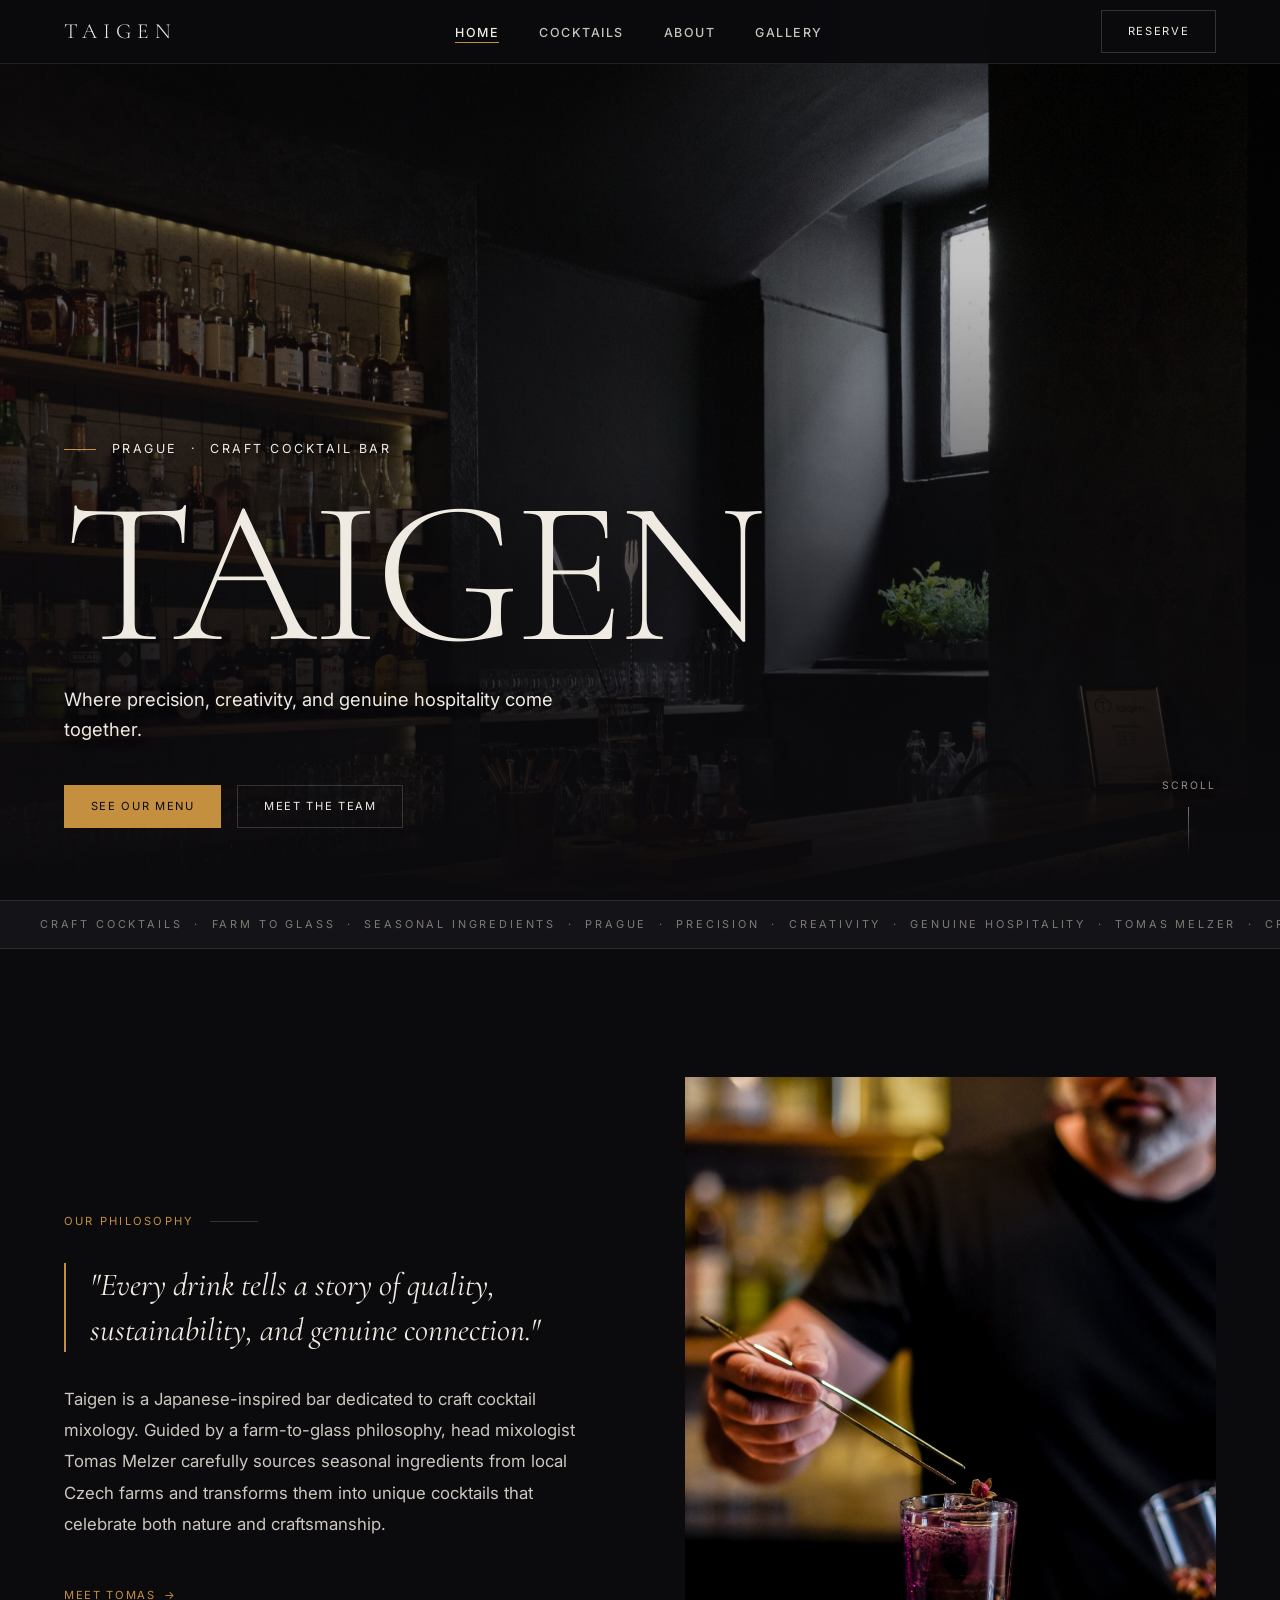
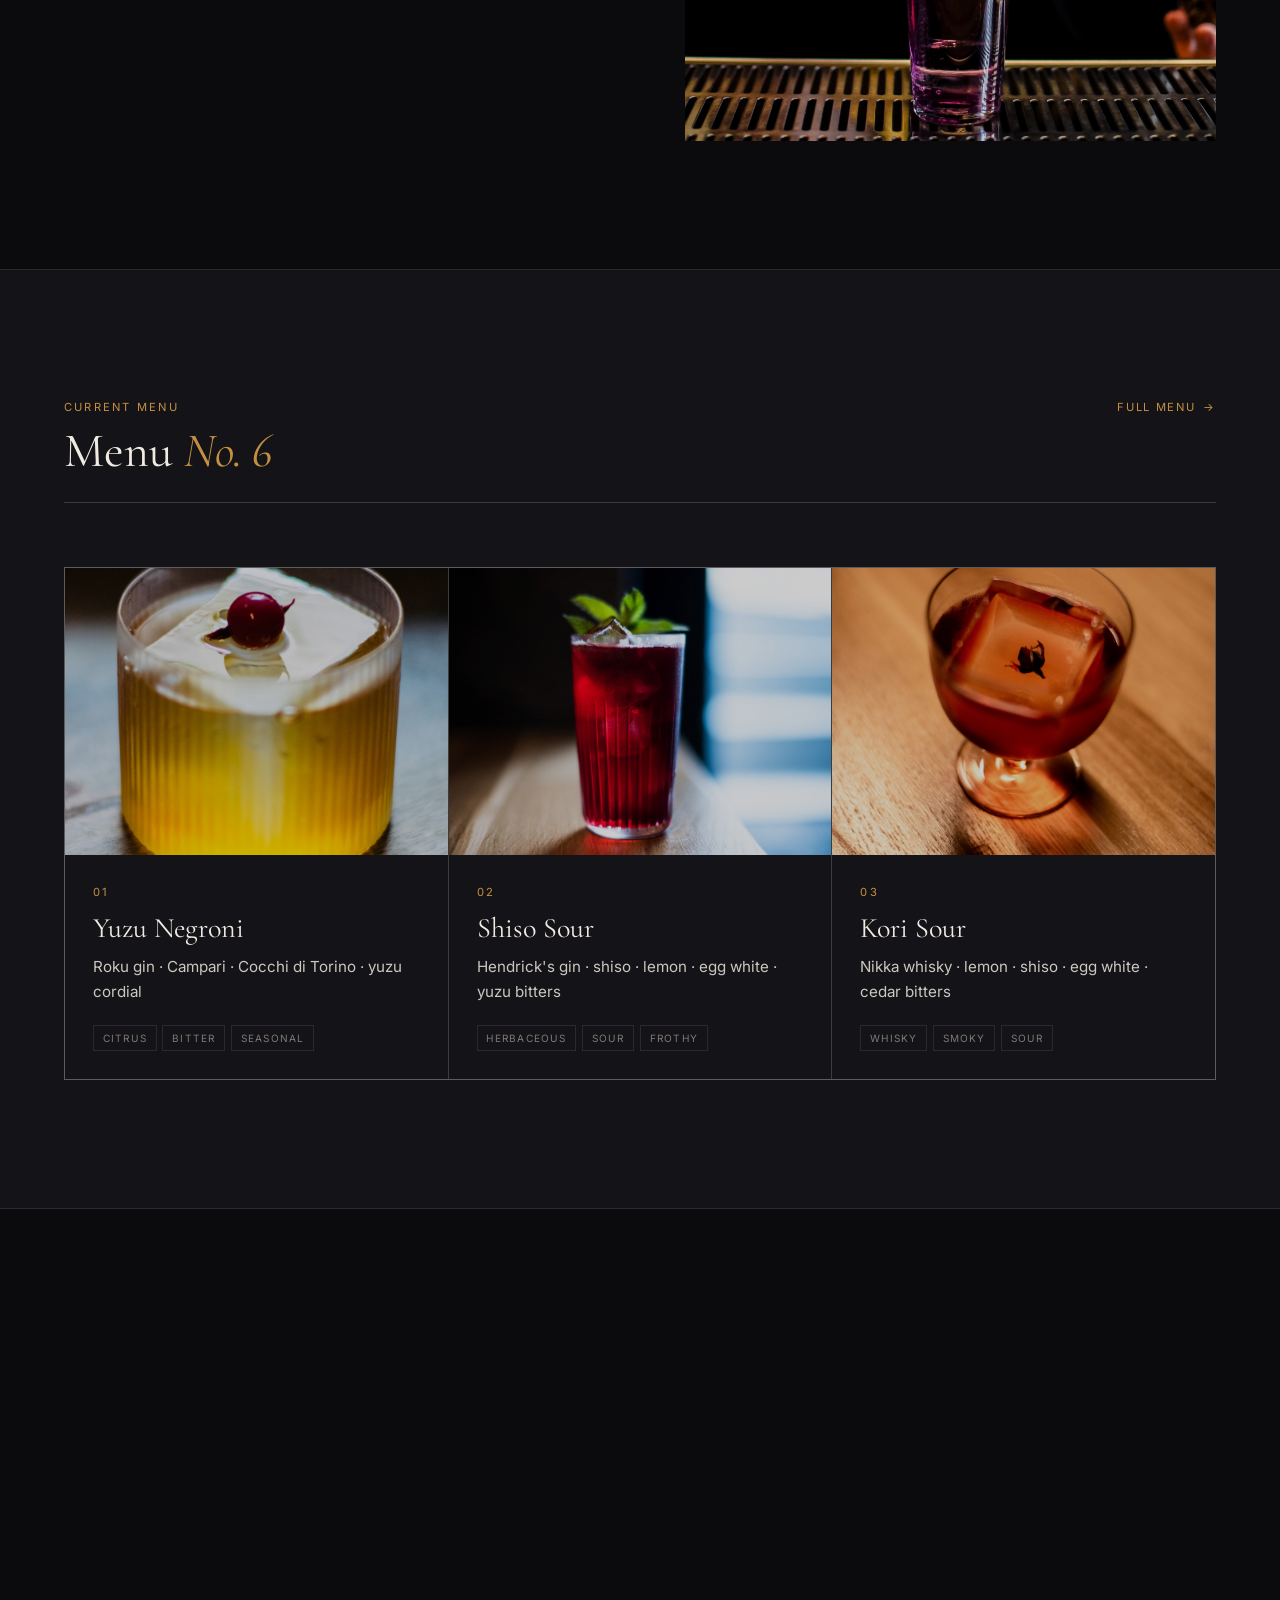
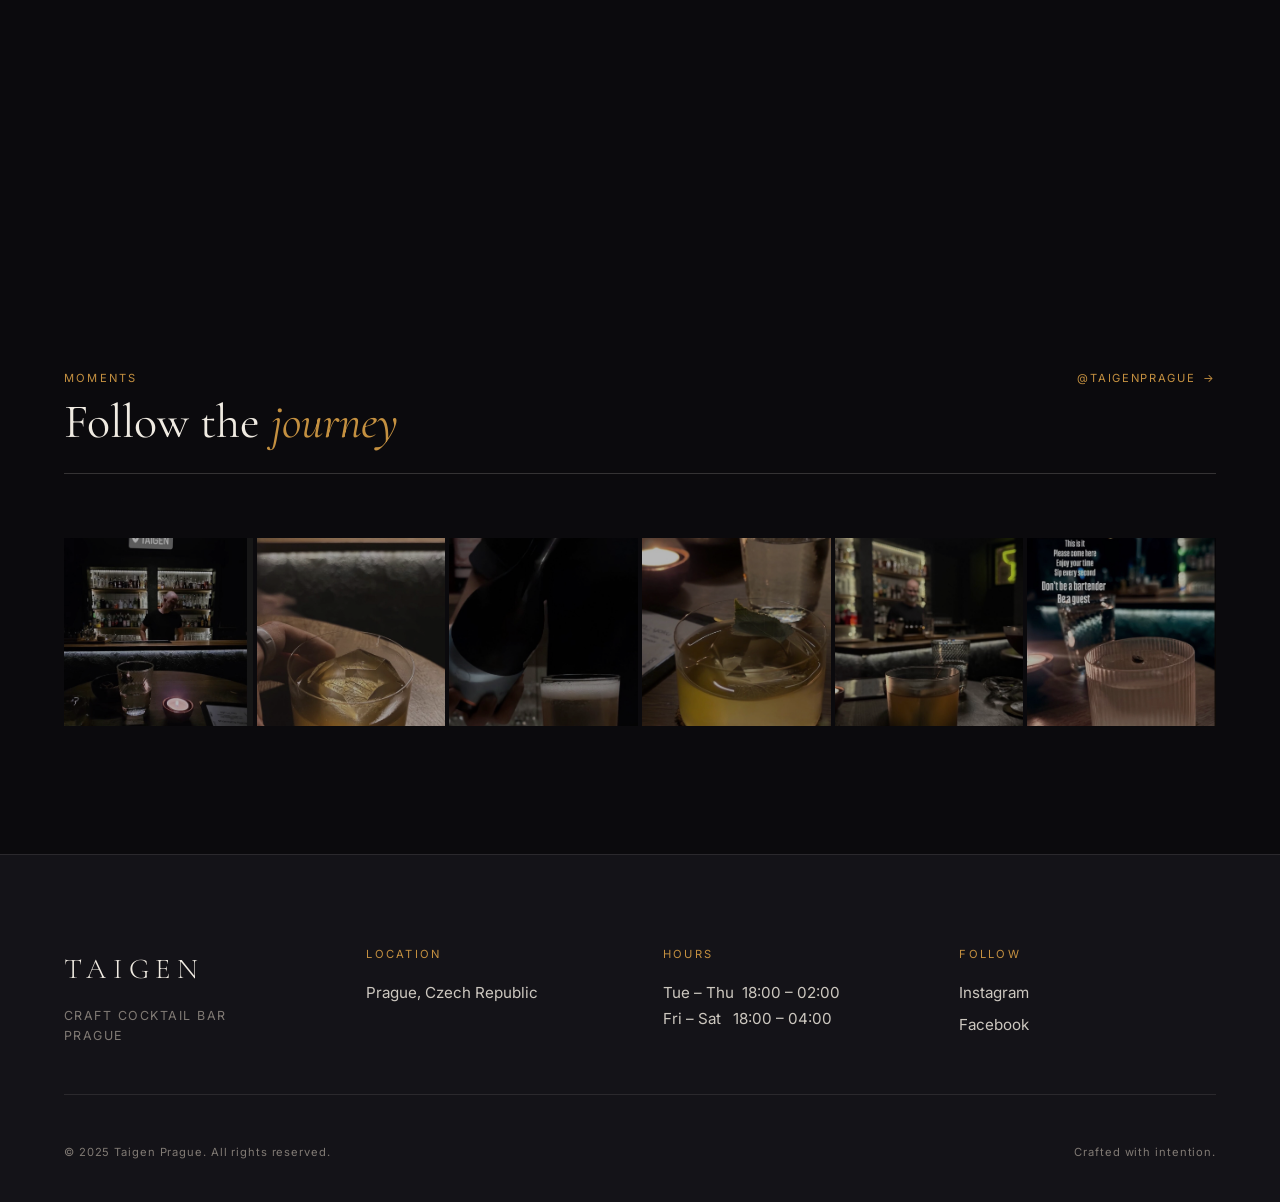
==== index.html @ 97bcb867 "Initial commit — Taigen Prague website 4-page static site (index, cocktails, about, gallery) with or" ====
<!DOCTYPE html>
<html lang="en">
<head>
  <meta charset="UTF-8">
  <meta name="viewport" content="width=device-width, initial-scale=1.0">
  <meta name="theme-color" content="#0B0A0D">
  <title>Taigen — Craft Cocktail Bar Prague</title>
  <meta name="description" content="Japanese-inspired craft cocktail bar in Prague. Farm-to-glass mixology by Tomas Melzer.">
  <link rel="preconnect" href="https://fonts.googleapis.com">
  <link rel="preconnect" href="https://fonts.gstatic.com" crossorigin>
  <link href="https://fonts.googleapis.com/css2?family=Cormorant+Garamond:ital,wght@0,300;0,400;0,600;1,300;1,400&family=Inter:wght@300;400;500&display=swap" rel="stylesheet">
  <link rel="stylesheet" href="assets/css/style.css">
</head>
<body>

  <nav class="nav" id="nav">
    <div class="nav__inner">
      <a href="index.html" class="nav__brand">TAIGEN</a>
      <ul class="nav__links">
        <li><a href="index.html">Home</a></li>
        <li><a href="cocktails.html">Cocktails</a></li>
        <li><a href="about.html">About</a></li>
        <li><a href="gallery.html">Gallery</a></li>
      </ul>
      <div class="nav__reserve-wrap">
        <a href="#contact" class="btn btn--outline">Reserve</a>
      </div>
      <button class="nav__burger" id="burger" aria-label="Open menu" aria-expanded="false">
        <span></span><span></span><span></span>
      </button>
    </div>
  </nav>
  <div class="nav__mobile" id="mobile-nav">
    <a href="index.html">Home</a>
    <a href="cocktails.html">Cocktails</a>
    <a href="about.html">About</a>
    <a href="gallery.html">Gallery</a>
    <a href="#contact" class="btn btn--gold" style="margin-top:1rem">Reserve a table</a>
  </div>


  <!-- HERO — interior atmosphere -->
  <section class="hero">
    <div class="hero__img">
      <img src="assets/images/hero/interier01.jpg" alt="Taigen bar interior" loading="eager" fetchpriority="high">
    </div>
    <div class="hero__overlay"></div>
    <div class="hero__content">
      <div class="hero__eyebrow">
        <span class="eyebrow">Prague &nbsp;·&nbsp; Craft Cocktail Bar</span>
      </div>
      <h1 class="hero__title">TAIGEN</h1>
      <p class="hero__sub">Where precision, creativity, and genuine hospitality come together.</p>
      <div class="hero__cta">
        <a href="cocktails.html" class="btn btn--gold">See our menu</a>
        <a href="about.html" class="btn btn--outline">Meet the team</a>
      </div>
    </div>
    <div class="hero__scroll" aria-hidden="true">
      <span>Scroll</span>
      <div class="hero__scroll-line"></div>
    </div>
  </section>


  <!-- MARQUEE -->
  <div class="marquee" aria-hidden="true">
    <div class="marquee__inner">
      <span>Craft Cocktails &nbsp;·&nbsp; Farm to Glass &nbsp;·&nbsp; Seasonal Ingredients &nbsp;·&nbsp; Prague &nbsp;·&nbsp; Precision &nbsp;·&nbsp; Creativity &nbsp;·&nbsp; Genuine Hospitality &nbsp;·&nbsp; Tomas Melzer &nbsp;·&nbsp; Craft Cocktails &nbsp;·&nbsp; Farm to Glass &nbsp;·&nbsp; Seasonal Ingredients &nbsp;·&nbsp; Prague &nbsp;·&nbsp; Precision &nbsp;·&nbsp; Creativity &nbsp;·&nbsp; Genuine Hospitality &nbsp;·&nbsp; Tomas Melzer &nbsp;·&nbsp;</span>
    </div>
  </div>


  <!-- PHILOSOPHY — preparation photo + text -->
  <section class="philosophy">
    <div class="wrap">
      <div class="philosophy__grid">
        <div class="reveal">
          <div class="philosophy__kicker">
            <span class="eyebrow">Our Philosophy</span>
          </div>
          <blockquote class="philosophy__quote">
            "Every drink tells a story of quality, sustainability, and genuine connection."
          </blockquote>
          <p class="philosophy__body">
            Taigen is a Japanese-inspired bar dedicated to craft cocktail mixology. Guided by a farm-to-glass philosophy, head mixologist Tomas Melzer carefully sources seasonal ingredients from local Czech farms and transforms them into unique cocktails that celebrate both nature and craftsmanship.
          </p>
          <a href="about.html" class="arrow">Meet Tomas <span aria-hidden="true">→</span></a>
        </div>
        <div class="philosophy__img reveal d1">
          <img src="assets/images/preparation/drink_preparation01.jpg" alt="Tomas Melzer preparing a cocktail" loading="lazy">
        </div>
      </div>
    </div>
  </section>


  <!-- FEATURED COCKTAILS — real drink photos -->
  <section class="menu-tease">
    <div class="wrap">
      <div class="sec-head reveal">
        <div>
          <p class="eyebrow" style="margin-bottom:0.5rem">Current Menu</p>
          <h2 class="sec-head__title">Menu <em>No.&thinsp;6</em></h2>
        </div>
        <a href="cocktails.html" class="arrow">Full menu <span aria-hidden="true">→</span></a>
      </div>
      <div class="cocktails-grid">
        <article class="ccard reveal">
          <div class="ccard__img">
            <img src="assets/images/cocktails/drink01.jpg" alt="Cocktail" loading="lazy">
          </div>
          <div class="ccard__body">
            <p class="eyebrow ccard__num">01</p>
            <h3 class="ccard__name">Yuzu Negroni</h3>
            <p class="ccard__desc">Roku gin · Campari · Cocchi di Torino · yuzu cordial</p>
            <div class="ccard__tags">
              <span class="tag">Citrus</span><span class="tag">Bitter</span><span class="tag">Seasonal</span>
            </div>
          </div>
        </article>
        <article class="ccard reveal d1">
          <div class="ccard__img">
            <img src="assets/images/cocktails/drink02.jpg" alt="Cocktail" loading="lazy">
          </div>
          <div class="ccard__body">
            <p class="eyebrow ccard__num">02</p>
            <h3 class="ccard__name">Shiso Sour</h3>
            <p class="ccard__desc">Hendrick's gin · shiso · lemon · egg white · yuzu bitters</p>
            <div class="ccard__tags">
              <span class="tag">Herbaceous</span><span class="tag">Sour</span><span class="tag">Frothy</span>
            </div>
          </div>
        </article>
        <article class="ccard reveal d2">
          <div class="ccard__img">
            <img src="assets/images/cocktails/drink03.jpg" alt="Cocktail" loading="lazy">
          </div>
          <div class="ccard__body">
            <p class="eyebrow ccard__num">03</p>
            <h3 class="ccard__name">Kori Sour</h3>
            <p class="ccard__desc">Nikka whisky · lemon · shiso · egg white · cedar bitters</p>
            <div class="ccard__tags">
              <span class="tag">Whisky</span><span class="tag">Smoky</span><span class="tag">Sour</span>
            </div>
          </div>
        </article>
      </div>
    </div>
  </section>


  <!-- GALLERY STRIP — interior + cocktails mix -->
  <section class="gstrip">
    <div class="gstrip__track reveal">
      <a href="gallery.html" class="gstrip__item"><img src="assets/images/hero/interier02.jpg"              alt="" loading="lazy"></a>
      <a href="gallery.html" class="gstrip__item"><img src="assets/images/cocktails/drink04.jpg"            alt="" loading="lazy"></a>
      <a href="gallery.html" class="gstrip__item"><img src="assets/images/preparation/drink_preparation02.jpg" alt="" loading="lazy"></a>
      <a href="gallery.html" class="gstrip__item"><img src="assets/images/cocktails/drink05.jpg"            alt="" loading="lazy"></a>
      <a href="gallery.html" class="gstrip__item"><img src="assets/images/hero/interier03.jpg"              alt="" loading="lazy"></a>
      <a href="gallery.html" class="gstrip__item"><img src="assets/images/cocktails/drink06.jpg"            alt="" loading="lazy"></a>
      <a href="gallery.html" class="gstrip__item"><img src="assets/images/preparation/drink_preparation03.jpg" alt="" loading="lazy"></a>
      <a href="gallery.html" class="gstrip__item"><img src="assets/images/cocktails/drink07.jpg"            alt="" loading="lazy"></a>
    </div>
    <div class="gstrip__foot reveal">
      <span class="eyebrow" style="color:var(--white-40)">Bar &amp; Atmosphere</span>
      <a href="gallery.html" class="arrow">View all photos <span aria-hidden="true">→</span></a>
    </div>
  </section>


  <!-- INSTAGRAM GRID -->
  <section class="atmosphere">
    <div class="wrap">
      <div class="sec-head reveal">
        <div>
          <p class="eyebrow" style="margin-bottom:0.5rem">Moments</p>
          <h2 class="sec-head__title">Follow the <em>journey</em></h2>
        </div>
        <a href="https://www.instagram.com/taigenprague" class="arrow" target="_blank" rel="noopener">@taigenprague <span aria-hidden="true">→</span></a>
      </div>
      <div class="atm-grid reveal">
        <div class="atm-grid__item"><img src="assets/images/instagram/insta01.jpg" alt="" loading="lazy"></div>
        <div class="atm-grid__item"><img src="assets/images/instagram/insta02.jpg" alt="" loading="lazy"></div>
        <div class="atm-grid__item"><img src="assets/images/instagram/insta03.jpg" alt="" loading="lazy"></div>
        <div class="atm-grid__item"><img src="assets/images/instagram/insta04.jpg" alt="" loading="lazy"></div>
        <div class="atm-grid__item"><img src="assets/images/instagram/insta05.jpg" alt="" loading="lazy"></div>
        <div class="atm-grid__item"><img src="assets/images/instagram/insta06.jpg" alt="" loading="lazy"></div>
      </div>
    </div>
  </section>


  <!-- FOOTER -->
  <footer class="footer" id="contact">
    <div class="wrap">
      <div class="footer__grid">
        <div>
          <p class="footer__brand-name">TAIGEN</p>
          <p class="footer__brand-desc">Craft Cocktail Bar<br>Prague</p>
        </div>
        <div class="footer__cols">
          <div>
            <p class="eyebrow footer__col-label">Location</p>
            <p class="footer__col-text">Prague, Czech Republic</p>
          </div>
          <div>
            <p class="eyebrow footer__col-label">Hours</p>
            <p class="footer__col-text">Tue – Thu &nbsp;18:00 – 02:00<br>Fri – Sat &nbsp;&nbsp;18:00 – 04:00</p>
          </div>
          <div>
            <p class="eyebrow footer__col-label">Follow</p>
            <a href="https://www.instagram.com/taigenprague" class="footer__col-link" target="_blank" rel="noopener">Instagram</a>
            <a href="https://www.facebook.com/taigenprague"  class="footer__col-link" target="_blank" rel="noopener">Facebook</a>
          </div>
        </div>
      </div>
      <div class="footer__bottom">
        <span>© 2025 Taigen Prague. All rights reserved.</span>
        <span>Crafted with intention.</span>
      </div>
    </div>
  </footer>

  <script src="assets/js/main.js"></script>
</body>
</html>
---- assets/css/style.css ----
/* =========================================
   TAIGEN — v2 Clean Design
   ========================================= */

@import url('https://fonts.googleapis.com/css2?family=Cormorant+Garamond:ital,wght@0,300;0,400;0,600;1,300;1,400&family=Inter:wght@300;400;500&display=swap');

/* ── Tokens ── */
:root {
  --bg:        #0B0A0D;
  --surface:   #141318;
  --surface-2: #1D1B21;
  --white:     #F0EBE2;
  --white-70:  #CCC7BF;
  --white-40:  #807A74;
  --gold:      #C49040;
  --border:    rgba(240, 235, 226, 0.10);
  --border-2:  rgba(240, 235, 226, 0.18);

  --serif: 'Cormorant Garamond', Georgia, serif;
  --sans:  'Inter', system-ui, sans-serif;

  --nav-h:   64px;
  --max-w:   1360px;
  --pad:     clamp(1.5rem, 5vw, 4.5rem);
  --section: clamp(5rem, 10vw, 8rem);
}

/* ── Reset ── */
*, *::before, *::after { box-sizing: border-box; margin: 0; padding: 0; }
html {
  background: var(--bg);
  color-scheme: dark;
  scroll-behavior: smooth;
}
body {
  background: var(--bg);
  color: var(--white);
  font-family: var(--sans);
  font-weight: 400;
  font-size: 16px;
  line-height: 1.7;
  overflow-x: hidden;
  -webkit-font-smoothing: antialiased;
  -moz-osx-font-smoothing: grayscale;
}
img { display: block; max-width: 100%; height: auto; }
a { color: inherit; text-decoration: none; }
button { cursor: pointer; font-family: inherit; border: none; background: none; }
ul, ol { list-style: none; }

/* ── Scroll reveal ── */
.reveal {
  opacity: 0;
  transform: translateY(1.8rem);
  transition: opacity 0.75s ease, transform 0.75s ease;
}
.reveal.visible { opacity: 1; transform: none; }
.reveal.d1 { transition-delay: 0.12s; }
.reveal.d2 { transition-delay: 0.24s; }
.reveal.d3 { transition-delay: 0.38s; }

/* ── Container ── */
.wrap {
  width: 100%;
  max-width: var(--max-w);
  margin: 0 auto;
  padding: 0 var(--pad);
}

/* ── Eyebrow label ── */
.eyebrow {
  font-size: 0.7rem;
  font-weight: 400;
  letter-spacing: 0.2em;
  text-transform: uppercase;
  color: var(--gold);
}

/* ── Section header ── */
.sec-head {
  display: flex;
  align-items: baseline;
  justify-content: space-between;
  gap: 1.5rem;
  padding-bottom: 1.5rem;
  border-bottom: 1px solid var(--border-2);
  margin-bottom: clamp(2.5rem, 5vw, 4rem);
  flex-wrap: wrap;
}
.sec-head__title {
  font-family: var(--serif);
  font-size: clamp(2rem, 4vw, 3rem);
  font-weight: 400;
  color: var(--white);
  line-height: 1.1;
}
.sec-head__title em { font-style: italic; color: var(--gold); }

/* ── Arrow link ── */
.arrow {
  display: inline-flex;
  align-items: center;
  gap: 0.5rem;
  font-size: 0.7rem;
  font-weight: 400;
  letter-spacing: 0.15em;
  text-transform: uppercase;
  color: var(--gold);
  white-space: nowrap;
  transition: gap 0.3s;
}
.arrow:hover { gap: 0.9rem; }

/* ── Buttons ── */
.btn {
  display: inline-flex;
  align-items: center;
  gap: 0.5rem;
  font-family: var(--sans);
  font-size: 0.7rem;
  font-weight: 400;
  letter-spacing: 0.15em;
  text-transform: uppercase;
  padding: 0.7rem 1.6rem;
  transition: 0.25s;
  cursor: pointer;
  white-space: nowrap;
}
.btn--gold { background: var(--gold); color: var(--bg); border: 1px solid var(--gold); }
.btn--gold:hover { background: #d9a04e; border-color: #d9a04e; }
.btn--outline { border: 1px solid var(--border-2); color: var(--white); }
.btn--outline:hover { border-color: var(--gold); color: var(--gold); }

/* ── Tag ── */
.tag {
  font-size: 0.63rem;
  font-weight: 400;
  letter-spacing: 0.12em;
  text-transform: uppercase;
  color: var(--white-40);
  border: 1px solid var(--border);
  padding: 0.2rem 0.55rem;
}


/* ==============================
   NAV — always dark, always readable
   ============================== */
.nav {
  position: fixed;
  inset: 0 0 auto 0;
  z-index: 200;
  height: var(--nav-h);
  background: rgba(11, 10, 13, 0.97);
  backdrop-filter: blur(20px);
  -webkit-backdrop-filter: blur(20px);
  border-bottom: 1px solid var(--border);
  display: flex;
  align-items: center;
  padding: 0 var(--pad);
}
.nav__inner {
  width: 100%;
  display: flex;
  align-items: center;
  gap: 3rem;
}
.nav__brand {
  font-family: var(--serif);
  font-size: 1.35rem;
  font-weight: 300;
  letter-spacing: 0.28em;
  color: var(--white);
  flex-shrink: 0;
  transition: color 0.2s;
}
.nav__brand:hover { color: var(--gold); }
.nav__links {
  display: flex;
  gap: 2.5rem;
  flex: 1;
  justify-content: center;
}
.nav__links a {
  font-size: 0.78rem;
  font-weight: 500;
  letter-spacing: 0.12em;
  text-transform: uppercase;
  color: #C8C3BB;
  transition: color 0.2s;
  position: relative;
  padding-bottom: 3px;
}
.nav__links a::after {
  content: '';
  position: absolute;
  bottom: 0; left: 0;
  width: 0; height: 1px;
  background: var(--gold);
  transition: width 0.3s ease;
}
.nav__links a:hover,
.nav__links a.active { color: #F0EBE2; }
.nav__links a:hover::after,
.nav__links a.active::after { width: 100%; }

.nav__burger {
  display: none;
  flex-direction: column;
  gap: 5px;
  padding: 6px;
  margin-left: auto;
}
.nav__burger span {
  display: block;
  width: 22px; height: 1.5px;
  background: var(--white);
  transition: transform 0.3s, opacity 0.3s;
}
.nav__burger.open span:nth-child(1) { transform: translateY(6.5px) rotate(45deg); }
.nav__burger.open span:nth-child(2) { opacity: 0; }
.nav__burger.open span:nth-child(3) { transform: translateY(-6.5px) rotate(-45deg); }

.nav__mobile {
  position: fixed;
  inset: 0;
  z-index: 199;
  background: var(--bg);
  display: flex;
  flex-direction: column;
  align-items: center;
  justify-content: center;
  gap: 2rem;
  transform: translateX(100%);
  transition: transform 0.4s cubic-bezier(0.77, 0, 0.175, 1);
  padding-top: var(--nav-h);
}
.nav__mobile.open { transform: none; }
.nav__mobile a {
  font-family: var(--serif);
  font-size: clamp(2.2rem, 7vw, 3.8rem);
  font-weight: 300;
  color: var(--white-70);
  letter-spacing: -0.01em;
  transition: color 0.2s;
}
.nav__mobile a:hover { color: var(--white); }


/* ==============================
   HERO
   ============================== */
.hero {
  position: relative;
  height: 100svh;
  min-height: 600px;
  overflow: hidden;
  display: flex;
  align-items: flex-end;
}
.hero__img {
  position: absolute;
  inset: 0;
  z-index: 0;
}
.hero__img img {
  width: 100%;
  height: 115%;
  object-fit: cover;
  object-position: center 30%;
  will-change: transform;
}
.hero__overlay {
  position: absolute;
  inset: 0;
  z-index: 1;
  /* Strong overlay so text is always readable */
  background:
    linear-gradient(to top,  rgba(11,10,13,1.0)  0%,
                              rgba(11,10,13,0.7)  35%,
                              rgba(11,10,13,0.25) 70%,
                              rgba(11,10,13,0.15) 100%),
    linear-gradient(to right, rgba(11,10,13,0.55) 0%,
                              transparent 65%);
}
.hero__content {
  position: relative;
  z-index: 2;
  width: 100%;
  max-width: var(--max-w);
  margin: 0 auto;
  padding: 0 var(--pad) clamp(3.5rem, 8vh, 5.5rem);
}
.hero__eyebrow {
  display: flex;
  align-items: center;
  gap: 1rem;
  margin-bottom: 1.5rem;
}
.hero__eyebrow::before {
  content: '';
  width: 2rem; height: 1px;
  background: var(--gold);
  flex-shrink: 0;
}
.hero__eyebrow .eyebrow {
  color: var(--white);
  font-size: 0.78rem;
  text-shadow: 0 1px 10px rgba(11, 10, 13, 0.8);
}
.hero__title {
  font-family: var(--serif);
  font-size: clamp(5.5rem, 16vw, 15rem);
  font-weight: 300;
  letter-spacing: -0.025em;
  line-height: 0.88;
  color: var(--white);
  margin-bottom: 1.25rem;
}
.hero__sub {
  font-family: var(--sans);
  font-style: normal;
  font-size: clamp(1rem, 1.5vw, 1.15rem);
  font-weight: 400;
  color: var(--white);
  margin-bottom: 2.5rem;
  max-width: 42ch;
  line-height: 1.65;
  text-shadow: 0 1px 12px rgba(11, 10, 13, 0.7);
}
.hero__cta { display: flex; gap: 1rem; flex-wrap: wrap; }
.hero__scroll {
  position: absolute;
  right: var(--pad);
  bottom: clamp(2rem, 5vh, 4rem);
  z-index: 2;
  display: flex;
  flex-direction: column;
  align-items: center;
  gap: 0.75rem;
}
.hero__scroll span {
  font-size: 0.65rem;
  font-weight: 400;
  letter-spacing: 0.2em;
  text-transform: uppercase;
  color: rgba(240, 235, 226, 0.6);
  text-shadow: 0 1px 8px rgba(11, 10, 13, 0.8);
}
.hero__scroll-line {
  width: 1px;
  height: 3rem;
  background: linear-gradient(to bottom, var(--white-40), transparent);
  animation: drop 2.2s ease-in-out infinite;
}
@keyframes drop {
  0%, 100% { transform: scaleY(0.5); transform-origin: top; opacity: 0.5; }
  50%       { transform: scaleY(1);   opacity: 1; }
}


/* ==============================
   MARQUEE
   ============================== */
.marquee {
  overflow: hidden;
  background: var(--surface);
  border-top: 1px solid var(--border);
  border-bottom: 1px solid var(--border);
  padding: 0.9rem 0;
}
.marquee__inner {
  display: flex;
  width: max-content;
  animation: scroll-x 32s linear infinite;
}
.marquee__inner:hover { animation-play-state: paused; }
.marquee__inner span {
  white-space: nowrap;
  font-size: 0.68rem;
  font-weight: 400;
  letter-spacing: 0.26em;
  text-transform: uppercase;
  color: var(--white-40);
  padding: 0 2.5rem;
}
@keyframes scroll-x {
  from { transform: translateX(0); }
  to   { transform: translateX(-50%); }
}


/* ==============================
   PHILOSOPHY
   ============================== */
.philosophy {
  padding: var(--section) 0;
}
.philosophy__grid {
  display: grid;
  grid-template-columns: 1fr 1fr;
  gap: clamp(3rem, 7vw, 7rem);
  align-items: center;
}
.philosophy__kicker {
  margin-bottom: 2rem;
  display: flex;
  align-items: center;
  gap: 1rem;
}
.philosophy__kicker::after {
  content: '';
  width: 3rem; height: 1px;
  background: var(--border-2);
}
.philosophy__quote {
  font-family: var(--serif);
  font-size: clamp(1.5rem, 2.5vw, 2.1rem);
  font-style: italic;
  font-weight: 400;
  line-height: 1.4;
  color: var(--white);
  margin-bottom: 2rem;
  padding-left: 1.5rem;
  border-left: 2px solid var(--gold);
}
.philosophy__body {
  font-size: 1.05rem;
  color: var(--white-70);
  line-height: 1.85;
  margin-bottom: 2.5rem;
  max-width: 48ch;
}
.philosophy__img {
  overflow: hidden;
  aspect-ratio: 4/5;
  position: relative;
}
.philosophy__img img {
  width: 100%;
  height: 100%;
  object-fit: cover;
  transition: transform 0.9s ease;
}
.philosophy__img:hover img { transform: scale(1.04); }


/* ==============================
   COCKTAILS FEATURED
   ============================== */
.menu-tease {
  padding: var(--section) 0;
  background: var(--surface);
  border-top: 1px solid var(--border);
  border-bottom: 1px solid var(--border);
}
.cocktails-grid {
  display: grid;
  grid-template-columns: repeat(3, 1fr);
  gap: 1px;
  background: var(--border-2);
  border: 1px solid var(--border-2);
}
.ccard {
  background: var(--surface);
  overflow: hidden;
  display: flex;
  flex-direction: column;
  transition: background 0.3s;
  position: relative;
}
.ccard::after {
  content: '';
  position: absolute;
  top: 0; left: 0; right: 0;
  height: 2px;
  background: var(--gold);
  transform: scaleX(0);
  transform-origin: left;
  transition: transform 0.4s ease;
}
.ccard:hover { background: var(--surface-2); }
.ccard:hover::after { transform: scaleX(1); }
.ccard__img {
  aspect-ratio: 4/3;
  overflow: hidden;
  background: var(--surface-2);
}
.ccard__img img {
  width: 100%;
  height: 100%;
  object-fit: cover;
  transition: transform 0.7s ease, filter 0.4s;
  filter: brightness(0.8);
}
.ccard:hover .ccard__img img { transform: scale(1.07); filter: brightness(1); }
.ccard__body {
  padding: 1.75rem;
  display: flex;
  flex-direction: column;
  gap: 0.6rem;
  flex: 1;
}
.ccard__num { color: var(--gold); }
.ccard__name {
  font-family: var(--serif);
  font-size: clamp(1.3rem, 2.2vw, 1.8rem);
  font-weight: 400;
  color: var(--white);
  line-height: 1.15;
}
.ccard__desc {
  font-size: 0.95rem;
  color: var(--white-70);
  line-height: 1.65;
}
.ccard__tags {
  display: flex;
  flex-wrap: wrap;
  gap: 0.35rem;
  margin-top: auto;
  padding-top: 0.75rem;
}
.ccard:hover .tag { color: var(--gold); border-color: rgba(196,144,64,0.3); }


/* ==============================
   GALLERY STRIP
   ============================== */
.gstrip { padding-top: var(--section); }
.gstrip__track {
  display: flex;
  gap: 4px;
  overflow-x: auto;
  cursor: grab;
  scrollbar-width: none;
  -webkit-overflow-scrolling: touch;
}
.gstrip__track::-webkit-scrollbar { display: none; }
.gstrip__track.grabbing { cursor: grabbing; user-select: none; }
.gstrip__item {
  flex: 0 0 auto;
  width: clamp(200px, 26vw, 340px);
  aspect-ratio: 3/4;
  overflow: hidden;
  background: var(--surface);
}
.gstrip__item img {
  width: 100%;
  height: 100%;
  object-fit: cover;
  transition: transform 0.6s ease, filter 0.4s;
  filter: brightness(0.78);
}
.gstrip__item:hover img { transform: scale(1.05); filter: brightness(1); }
.gstrip__foot {
  display: flex;
  align-items: center;
  justify-content: space-between;
  margin-top: 1.5rem;
  padding: 1rem var(--pad) 0;
  border-top: 1px solid var(--border);
}


/* ==============================
   ATMOSPHERE GRID
   ============================== */
.atmosphere { padding: var(--section) 0; }
.atm-grid {
  display: grid;
  grid-template-columns: repeat(6, 1fr);
  gap: 4px;
  margin-top: 3rem;
}
.atm-grid__item {
  aspect-ratio: 1;
  overflow: hidden;
  background: var(--surface);
}
.atm-grid__item img {
  width: 100%;
  height: 100%;
  object-fit: cover;
  transition: transform 0.6s, filter 0.4s;
  filter: brightness(0.72) saturate(0.85);
}
.atm-grid__item:hover img {
  transform: scale(1.1);
  filter: brightness(1) saturate(1);
}


/* ==============================
   FOOTER
   ============================== */
.footer {
  background: var(--surface);
  border-top: 1px solid var(--border);
  padding: clamp(4rem, 7vw, 6rem) 0 2.5rem;
}
.footer__grid {
  display: grid;
  grid-template-columns: 200px 1fr;
  gap: clamp(3rem, 8vw, 8rem);
  margin-bottom: 3rem;
  padding-bottom: 3rem;
  border-bottom: 1px solid var(--border);
}
.footer__brand-name {
  font-family: var(--serif);
  font-size: 1.8rem;
  font-weight: 300;
  letter-spacing: 0.22em;
  color: var(--white);
  margin-bottom: 0.75rem;
}
.footer__brand-desc {
  font-size: 0.78rem;
  font-weight: 400;
  letter-spacing: 0.12em;
  text-transform: uppercase;
  color: var(--white-40);
  line-height: 1.6;
}
.footer__cols {
  display: grid;
  grid-template-columns: repeat(3, 1fr);
  gap: 2.5rem;
}
.footer__col-label { color: var(--gold); margin-bottom: 1rem; }
.footer__col-text { font-size: 0.95rem; color: var(--white-70); line-height: 1.75; }
.footer__col-link {
  display: block;
  font-size: 0.95rem;
  color: var(--white-70);
  margin-bottom: 0.4rem;
  transition: color 0.2s;
}
.footer__col-link:hover { color: var(--gold); }
.footer__bottom {
  display: flex;
  justify-content: space-between;
  align-items: center;
  font-size: 0.7rem;
  letter-spacing: 0.08em;
  color: var(--white-40);
  gap: 1rem;
  flex-wrap: wrap;
}


/* ==============================
   PAGE HERO (inner pages)
   ============================== */
.page-hero {
  padding-top: calc(var(--nav-h) + clamp(3rem, 7vw, 5.5rem));
  padding-bottom: clamp(2.5rem, 5vw, 4rem);
  border-bottom: 1px solid var(--border);
}
.page-hero .wrap {
  display: grid;
  grid-template-columns: 1fr auto;
  align-items: end;
  gap: 2rem;
}
.page-hero__eyebrow { margin-bottom: 1.25rem; }
.page-hero__title {
  font-family: var(--serif);
  font-size: clamp(3.5rem, 10vw, 9rem);
  font-weight: 300;
  letter-spacing: -0.025em;
  line-height: 0.9;
  color: var(--white);
}
.page-hero__sub {
  font-family: var(--sans);
  font-style: normal;
  font-size: clamp(1rem, 1.5vw, 1.1rem);
  font-weight: 400;
  color: var(--white-70);
  margin-top: 1.5rem;
  max-width: 52ch;
  line-height: 1.7;
}
.page-hero__num {
  font-family: var(--serif);
  font-size: clamp(5rem, 13vw, 12rem);
  font-weight: 300;
  color: rgba(240, 235, 226, 0.04);
  line-height: 1;
  letter-spacing: -0.03em;
  user-select: none;
}


/* ==============================
   COCKTAILS PAGE
   ============================== */
.menu-page { padding: var(--section) 0; }
.menu-season {
  display: flex;
  align-items: center;
  gap: 1.5rem;
  margin-bottom: 3rem;
}
.menu-season__line { flex: 1; height: 1px; background: var(--border); }

.menu-list { display: flex; flex-direction: column; }
.mitem {
  display: grid;
  grid-template-columns: 3rem 1fr 120px;
  align-items: start;
  gap: 2.5rem;
  padding: 2.5rem 0;
  border-bottom: 1px solid var(--border);
  transition: padding-left 0.35s ease;
  cursor: default;
}
.mitem:first-child { border-top: 1px solid var(--border); }
.mitem:hover { padding-left: 0.75rem; }
.mitem__num { color: var(--gold); padding-top: 0.4rem; }
.mitem__name {
  font-family: var(--serif);
  font-size: clamp(1.7rem, 3.2vw, 2.6rem);
  font-weight: 400;
  color: var(--white);
  line-height: 1.1;
  margin-bottom: 0.6rem;
  transition: color 0.25s;
}
.mitem:hover .mitem__name { color: var(--gold); }
.mitem__ingredients {
  font-size: 1rem;
  color: var(--white-70);
  line-height: 1.7;
  margin-bottom: 0.85rem;
  max-width: 55ch;
}
.mitem__tags { display: flex; flex-wrap: wrap; gap: 0.4rem; }
.mitem__thumb {
  aspect-ratio: 1;
  overflow: hidden;
  border-radius: 50%;
  background: var(--surface-2);
  opacity: 0;
  transform: scale(0.8);
  transition: opacity 0.4s, transform 0.4s;
}
.mitem:hover .mitem__thumb { opacity: 1; transform: scale(1); }
.mitem__thumb img { width: 100%; height: 100%; object-fit: cover; }

.menu-note {
  margin-top: 4rem;
  padding: 2rem 2.5rem;
  border-left: 2px solid var(--gold);
  background: var(--surface);
}
.menu-note p {
  font-size: 1rem;
  color: var(--white-70);
  line-height: 1.85;
}
.menu-note strong { color: var(--white); font-weight: 400; }


/* ==============================
   ABOUT PAGE
   ============================== */
.about-intro {
  padding-top: calc(var(--nav-h) + clamp(3.5rem, 8vw, 6rem));
  padding-bottom: var(--section);
}
.about-grid {
  display: grid;
  grid-template-columns: 1fr 1.1fr;
  gap: clamp(3rem, 7vw, 7rem);
  align-items: end;
}
.about-portrait {
  aspect-ratio: 3/4;
  overflow: hidden;
  position: relative;
}
.about-portrait img {
  width: 100%;
  height: 100%;
  object-fit: cover;
  object-position: center 20%;
}
.about-portrait__cap {
  position: absolute;
  bottom: 1.5rem; left: 1.5rem;
  background: rgba(11,10,13,0.82);
  backdrop-filter: blur(8px);
  padding: 0.5rem 0.9rem;
  font-size: 0.68rem;
  font-weight: 400;
  letter-spacing: 0.14em;
  text-transform: uppercase;
  color: var(--white-70);
}
.about-kicker { margin-bottom: 1.5rem; }
.about-name {
  font-family: var(--serif);
  font-size: clamp(2.8rem, 6vw, 5.5rem);
  font-weight: 300;
  letter-spacing: -0.02em;
  line-height: 0.92;
  color: var(--white);
  margin-bottom: 0.75rem;
}
.about-role {
  font-family: var(--sans);
  font-size: 1rem;
  font-weight: 400;
  color: var(--gold);
  margin-bottom: 2.5rem;
  letter-spacing: 0.02em;
}
.about-text {
  font-size: 1.05rem;
  color: var(--white-70);
  max-width: 48ch;
  margin-bottom: 1.5rem;
  line-height: 1.85;
}

.pillars {
  padding: var(--section) 0;
  background: var(--surface);
  border-top: 1px solid var(--border);
  border-bottom: 1px solid var(--border);
}
.pillars-grid {
  display: grid;
  grid-template-columns: repeat(3, 1fr);
  gap: 4rem;
  margin-top: 3.5rem;
}
.pillar__num {
  display: flex;
  align-items: center;
  gap: 1rem;
  margin-bottom: 1.5rem;
  color: var(--gold);
}
.pillar__num::after { content: ''; flex: 1; height: 1px; background: var(--border-2); }
.pillar__title {
  font-family: var(--serif);
  font-size: clamp(1.2rem, 2vw, 1.7rem);
  font-weight: 400;
  color: var(--white);
  margin-bottom: 1rem;
}
.pillar__text { font-size: 1rem; color: var(--white-70); line-height: 1.85; }

.about-social { padding: var(--section) 0; }


/* ==============================
   GALLERY PAGE
   ============================== */
.gallery-content {
  padding: clamp(2.5rem, 5vw, 4rem) 0 var(--section);
}
.masonry {
  columns: 3;
  column-gap: 6px;
}
.masonry__item {
  break-inside: avoid;
  margin-bottom: 6px;
  overflow: hidden;
  cursor: pointer;
  position: relative;
  background: var(--surface);
}
.masonry__item img {
  width: 100%;
  height: auto;
  display: block;
  transition: transform 0.55s ease, filter 0.4s;
  filter: brightness(0.82);
}
.masonry__item::after {
  content: '+';
  position: absolute;
  inset: 0;
  display: flex;
  align-items: center;
  justify-content: center;
  font-size: 2rem;
  font-weight: 300;
  color: rgba(240,235,226,0.6);
  background: rgba(11,10,13,0.38);
  opacity: 0;
  transition: opacity 0.3s;
}
.masonry__item:hover img { transform: scale(1.04); filter: brightness(1); }
.masonry__item:hover::after { opacity: 1; }

/* Lightbox */
.lightbox {
  position: fixed;
  inset: 0;
  z-index: 300;
  background: rgba(11,10,13,0.97);
  display: flex;
  align-items: center;
  justify-content: center;
  opacity: 0;
  pointer-events: none;
  transition: opacity 0.3s;
}
.lightbox.open { opacity: 1; pointer-events: auto; }
.lightbox__img {
  max-width: min(90vw, 1000px);
  max-height: 90svh;
  object-fit: contain;
  transform: scale(0.94);
  transition: transform 0.3s;
}
.lightbox.open .lightbox__img { transform: scale(1); }
.lb-btn {
  position: absolute;
  background: none;
  border: 1px solid var(--border-2);
  color: var(--white);
  width: 3rem; height: 3rem;
  display: flex; align-items: center; justify-content: center;
  font-size: 1rem;
  transition: border-color 0.2s;
}
.lb-btn:hover { border-color: var(--white); }
.lb-close { top: 2rem; right: 2rem; }
.lb-prev  { left: 2rem;  top: 50%; transform: translateY(-50%); }
.lb-next  { right: 2rem; top: 50%; transform: translateY(-50%); }
.lb-count {
  position: absolute;
  bottom: 2rem;
  left: 50%; transform: translateX(-50%);
  font-size: 0.68rem;
  letter-spacing: 0.15em;
  text-transform: uppercase;
  color: var(--white-40);
}


/* ==============================
   RESPONSIVE
   ============================== */
@media (max-width: 1100px) {
  .cocktails-grid { grid-template-columns: 1fr 1fr; }
  .cocktails-grid .ccard:last-child { display: none; }
  .atm-grid { grid-template-columns: repeat(3, 1fr); }
  .pillars-grid { grid-template-columns: 1fr 1fr; gap: 2.5rem; }
  .footer__cols { grid-template-columns: 1fr 1fr; }
  .masonry { columns: 2; }
  .mitem { grid-template-columns: 2.5rem 1fr 90px; }
}

@media (max-width: 768px) {
  :root { --nav-h: 58px; --pad: 1.25rem; }

  .nav__links, .nav__reserve-wrap { display: none; }
  .nav__brand { margin-right: auto; }
  .nav__burger { display: flex; }

  .philosophy__grid { grid-template-columns: 1fr; }
  .philosophy__img { aspect-ratio: 4/3; max-height: 60vw; }

  .cocktails-grid { grid-template-columns: 1fr; }
  .cocktails-grid .ccard:last-child { display: flex; }

  .atm-grid { grid-template-columns: repeat(2, 1fr); }

  .sec-head { flex-direction: column; align-items: flex-start; gap: 0.75rem; }

  .footer__grid { grid-template-columns: 1fr; gap: 2rem; }
  .footer__cols { grid-template-columns: 1fr 1fr; }
  .footer__bottom { flex-direction: column; align-items: flex-start; }

  .about-grid { grid-template-columns: 1fr; }
  .about-portrait { aspect-ratio: 4/3; }
  .pillars-grid { grid-template-columns: 1fr; gap: 2.5rem; }

  .mitem { grid-template-columns: 2.5rem 1fr; gap: 1.5rem; }
  .mitem__thumb { display: none; }

  .masonry { columns: 2; }
  .lb-prev { left: 0.5rem; }
  .lb-next { right: 0.5rem; }

  .page-hero .wrap { grid-template-columns: 1fr; }
  .page-hero__num { display: none; }
}

@media (max-width: 480px) {
  .hero__title { font-size: clamp(3.5rem, 22vw, 6rem); }
  .atm-grid { grid-template-columns: repeat(2, 1fr); }
  .masonry { columns: 1; }
  .footer__cols { grid-template-columns: 1fr; }
}


/* ==============================
   TEAM SECTION
   ============================== */
.team { padding: var(--section) 0; }
.team-grid {
  display: grid;
  grid-template-columns: 1fr 1fr;
  gap: 2rem;
  margin-top: 3rem;
}
.team-card { position: relative; overflow: hidden; }
.team-card__img {
  aspect-ratio: 3/4;
  overflow: hidden;
  background: var(--surface);
}
.team-card__img img {
  width: 100%; height: 100%;
  object-fit: cover;
  object-position: center top;
  transition: transform 0.7s ease;
  filter: brightness(0.85);
}
.team-card:hover .team-card__img img { transform: scale(1.04); filter: brightness(1); }
.team-card__info {
  padding: 1.5rem 0 0;
  display: flex;
  align-items: baseline;
  justify-content: space-between;
  gap: 1rem;
}
.team-card__name {
  font-family: var(--serif);
  font-size: clamp(1.5rem, 3vw, 2.2rem);
  font-weight: 400;
  color: var(--white);
  line-height: 1.1;
}
.team-card__role { font-size: 0.75rem; color: var(--gold); white-space: nowrap; }

/* ==============================
   PREPARATION / CRAFT SECTION
   ============================== */
.prep { padding: var(--section) 0; background: var(--surface); border-top: 1px solid var(--border); border-bottom: 1px solid var(--border); }
.prep-layout {
  display: grid;
  grid-template-columns: 1fr 1fr 1fr;
  gap: 4px;
  margin-top: 3rem;
}
.prep-layout__item {
  overflow: hidden;
  aspect-ratio: 3/4;
  background: var(--surface-2);
}
.prep-layout__item img {
  width: 100%; height: 100%;
  object-fit: cover;
  transition: transform 0.7s ease;
  filter: brightness(0.88);
}
.prep-layout__item:hover img { transform: scale(1.05); filter: brightness(1); }

/* ==============================
   INGREDIENTS GRID
   ============================== */
.ingredients { padding: var(--section) 0; }
.ing-grid {
  display: grid;
  grid-template-columns: repeat(4, 1fr);
  gap: 4px;
  margin-top: 3rem;
}
.ing-grid__item {
  aspect-ratio: 1;
  overflow: hidden;
  background: var(--surface);
  position: relative;
}
.ing-grid__item img {
  width: 100%; height: 100%;
  object-fit: cover;
  transition: transform 0.6s, filter 0.4s;
  filter: brightness(0.8) saturate(0.9);
}
.ing-grid__item:hover img { transform: scale(1.08); filter: brightness(1) saturate(1.1); }

/* ==============================
   ACTUAL MENU PHOTO
   ============================== */
.menu-img-section {
  padding: var(--section) 0;
  background: var(--surface);
  border-top: 1px solid var(--border);
  border-bottom: 1px solid var(--border);
}
.menu-img-layout {
  display: grid;
  grid-template-columns: 1fr 1fr;
  gap: clamp(3rem, 6vw, 6rem);
  align-items: center;
  margin-top: 3rem;
}
.menu-img-layout__photo {
  overflow: hidden;
  border: 1px solid var(--border);
}
.menu-img-layout__photo img { width: 100%; height: auto; display: block; }
.menu-img-layout__text { }
.menu-img-layout__lead {
  font-family: var(--serif);
  font-size: clamp(1.4rem, 2.5vw, 2rem);
  font-weight: 400;
  color: var(--white);
  line-height: 1.35;
  margin-bottom: 1.5rem;
}
.menu-img-layout__body {
  font-size: 1rem;
  color: var(--white-70);
  line-height: 1.85;
  margin-bottom: 2rem;
}

/* Responsive additions */
@media (max-width: 768px) {
  .team-grid { grid-template-columns: 1fr; gap: 3rem; }
  .prep-layout { grid-template-columns: 1fr 1fr; }
  .prep-layout__item:last-child { display: none; }
  .ing-grid { grid-template-columns: repeat(3, 1fr); }
  .menu-img-layout { grid-template-columns: 1fr; }
}
@media (max-width: 480px) {
  .ing-grid { grid-template-columns: repeat(2, 1fr); }
}


/* ==============================
   GALLERY CATEGORIES
   ============================== */
.gallery-cat {
  padding: clamp(3rem, 6vw, 5rem) 0 0;
}
.gallery-cat + .gallery-cat {
  margin-top: clamp(3rem, 6vw, 5rem);
  padding-top: clamp(3rem, 6vw, 5rem);
  border-top: 1px solid var(--border);
}
.gallery-cat__head {
  display: flex;
  align-items: baseline;
  gap: 1.5rem;
  margin-bottom: 1.5rem;
}
.gallery-cat__head::after {
  content: '';
  flex: 1;
  height: 1px;
  background: var(--border);
}
.gallery-cat__title {
  font-family: var(--serif);
  font-size: clamp(1.4rem, 2.5vw, 2rem);
  font-weight: 400;
  color: var(--white);
  white-space: nowrap;
}
.gallery-cat__count {
  font-size: 0.7rem;
  font-weight: 400;
  letter-spacing: 0.15em;
  color: var(--white-40);
  white-space: nowrap;
}

/* Grid variants per category */
.g-grid {
  display: grid;
  gap: 4px;
}
.g-grid--3 { grid-template-columns: repeat(3, 1fr); }
.g-grid--4 { grid-template-columns: repeat(4, 1fr); }
.g-grid--6 { grid-template-columns: repeat(6, 1fr); }

.g-grid__item {
  overflow: hidden;
  background: var(--surface);
  cursor: pointer;
  position: relative;
}
.g-grid--3 .g-grid__item,
.g-grid--4 .g-grid__item { aspect-ratio: 4/3; }
.g-grid--6 .g-grid__item { aspect-ratio: 1; }

.g-grid__item img {
  width: 100%; height: 100%;
  object-fit: cover;
  transition: transform 0.55s ease, filter 0.4s;
  filter: brightness(0.83);
}
.g-grid__item::after {
  content: '+';
  position: absolute;
  inset: 0;
  display: flex;
  align-items: center;
  justify-content: center;
  font-size: 1.8rem;
  font-weight: 300;
  color: rgba(240,235,226,0.7);
  background: rgba(11,10,13,0.35);
  opacity: 0;
  transition: opacity 0.3s;
}
.g-grid__item:hover img { transform: scale(1.05); filter: brightness(1); }
.g-grid__item:hover::after { opacity: 1; }

/* Preparation — portrait ratio */
.g-grid--prep .g-grid__item { aspect-ratio: 3/4; }

@media (max-width: 768px) {
  .g-grid--3 { grid-template-columns: repeat(2, 1fr); }
  .g-grid--4 { grid-template-columns: repeat(2, 1fr); }
  .g-grid--6 { grid-template-columns: repeat(3, 1fr); }
  .g-grid--prep { grid-template-columns: repeat(2, 1fr); }
  .g-grid--prep .g-grid__item:last-child { display: none; }
}
@media (max-width: 480px) {
  .g-grid--6 { grid-template-columns: repeat(2, 1fr); }
}
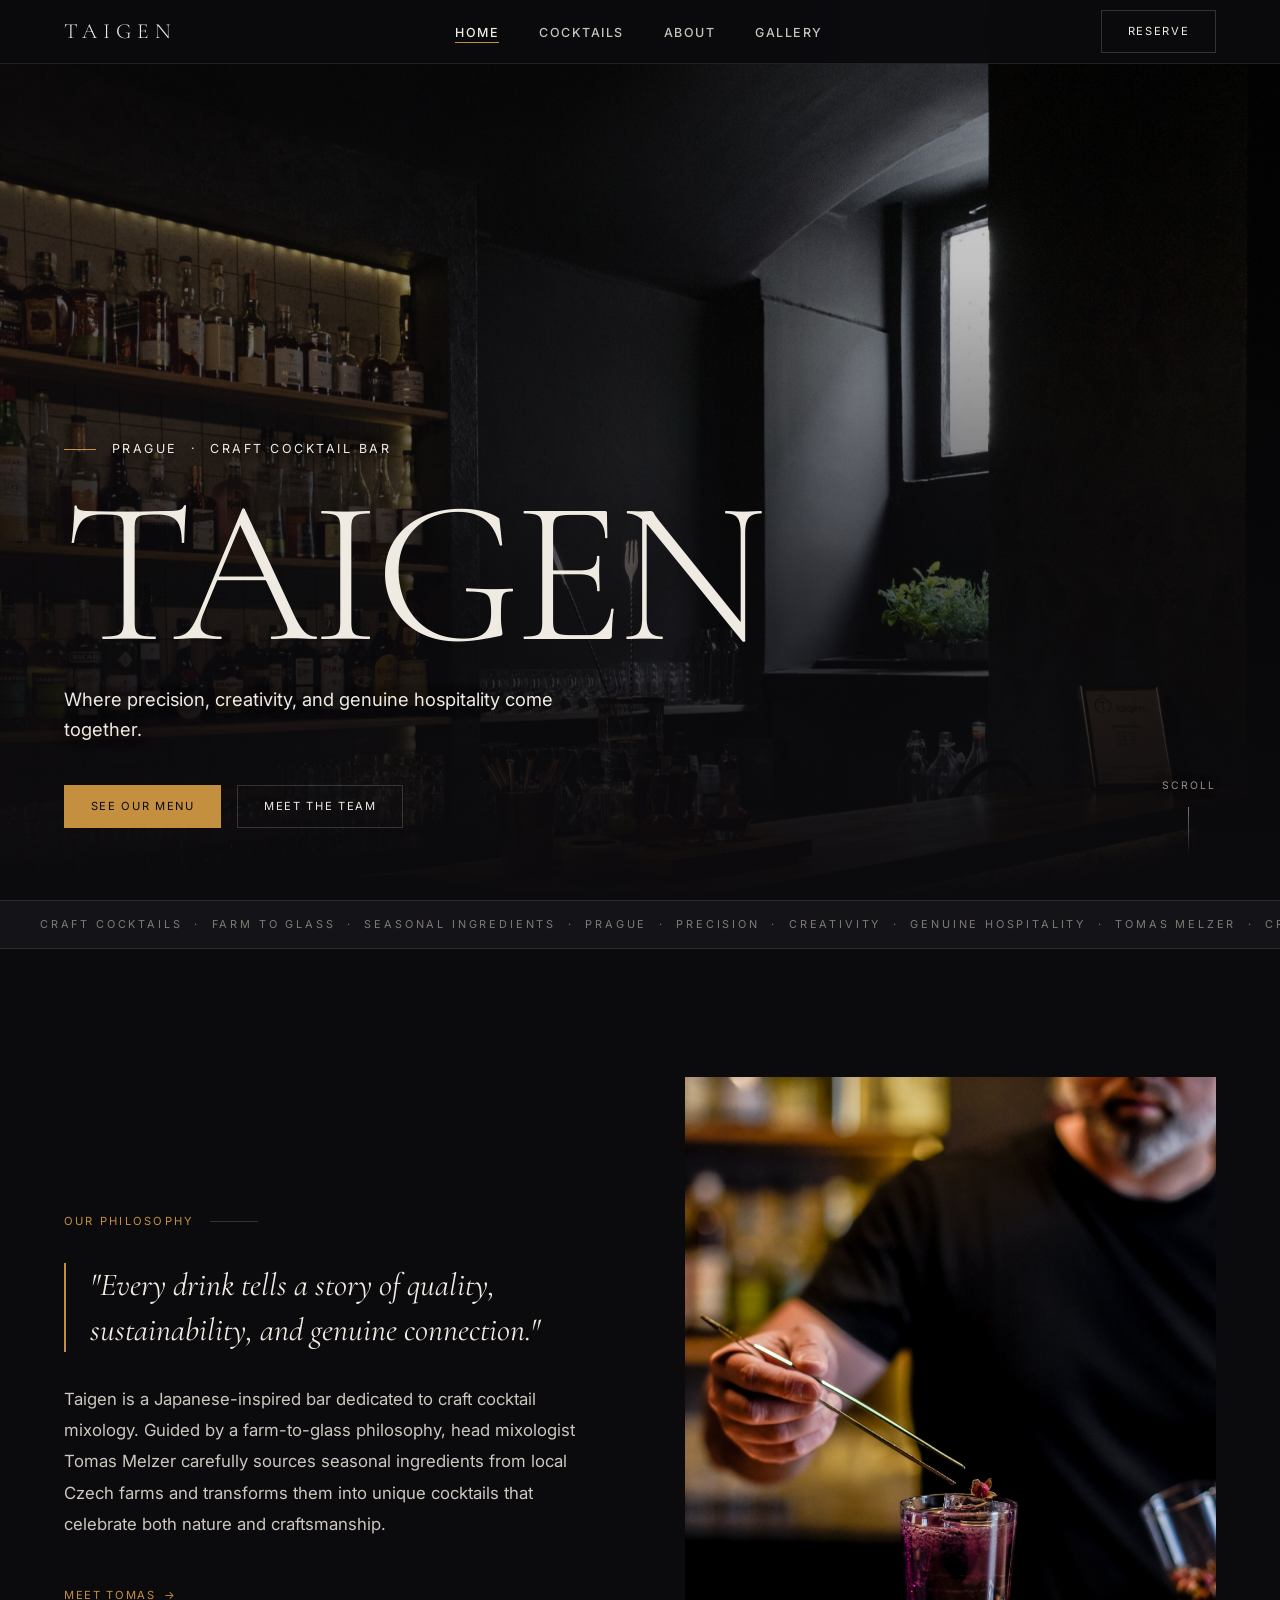
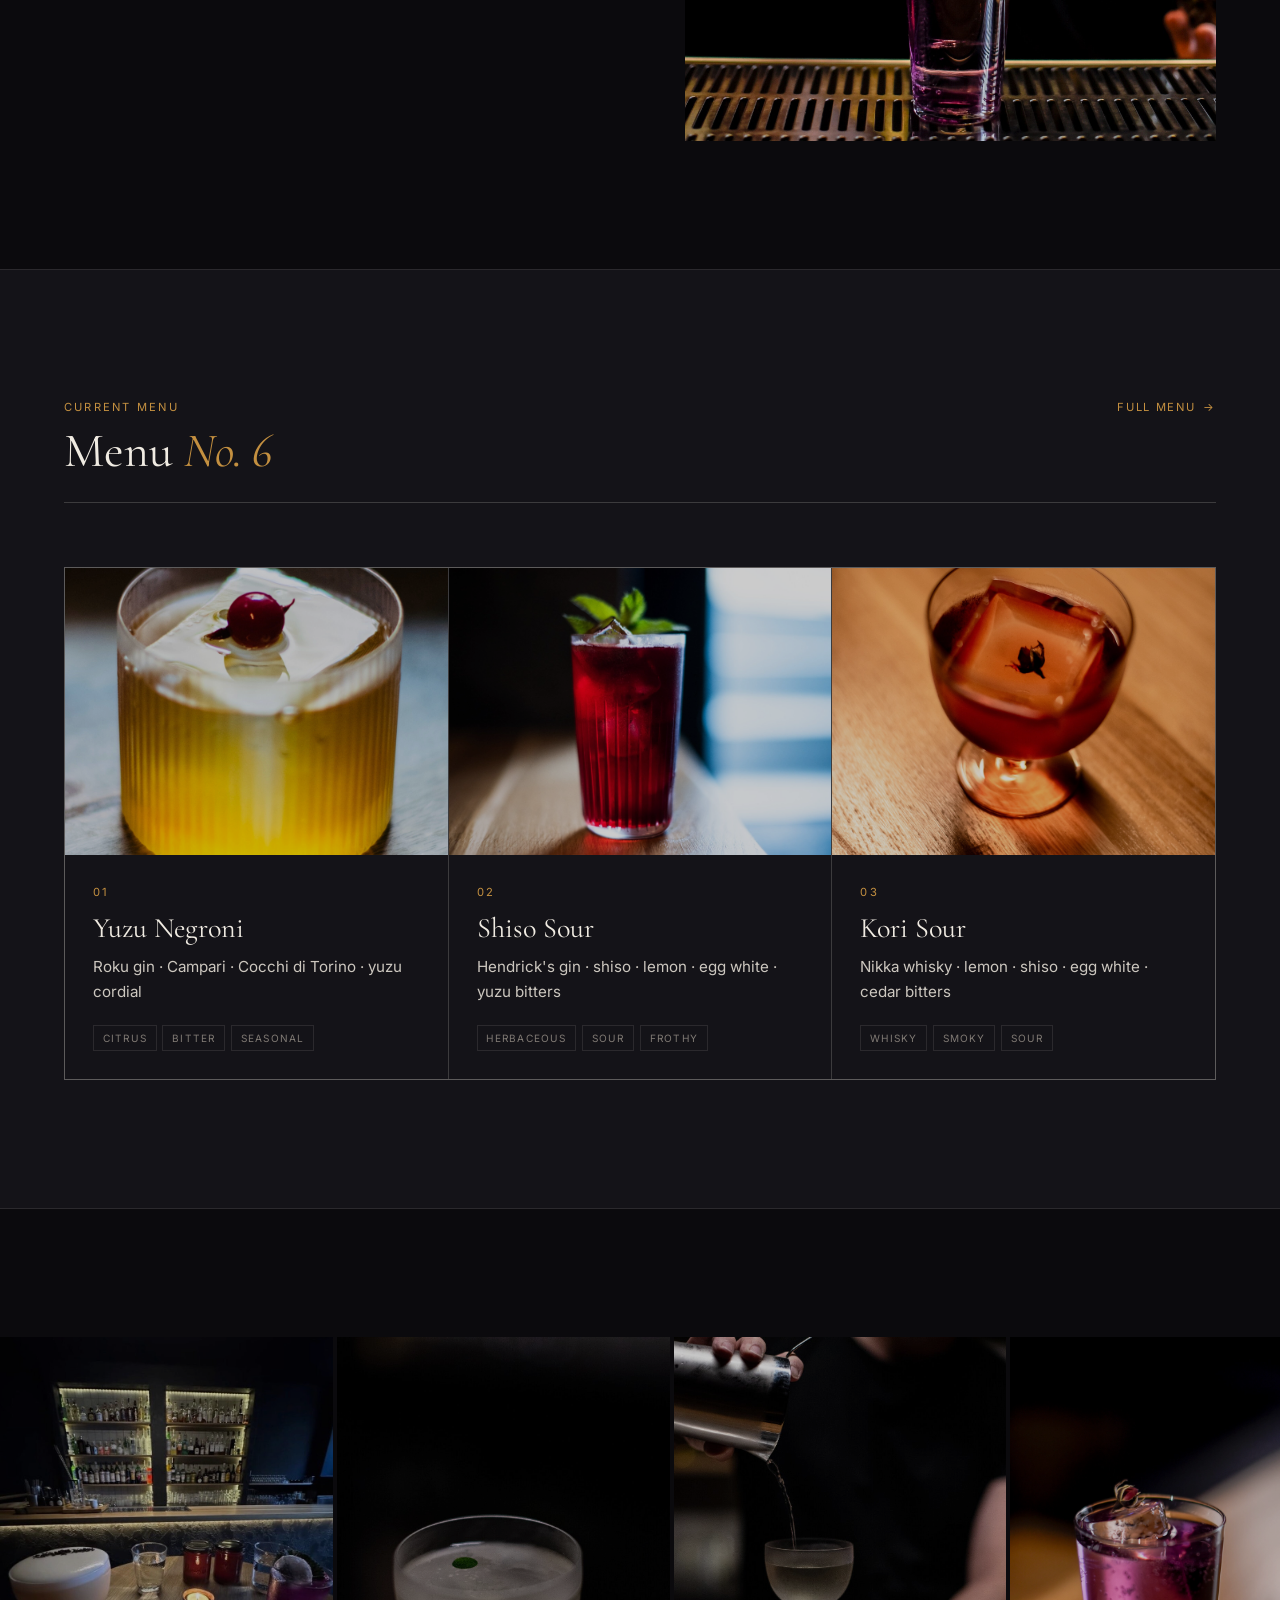
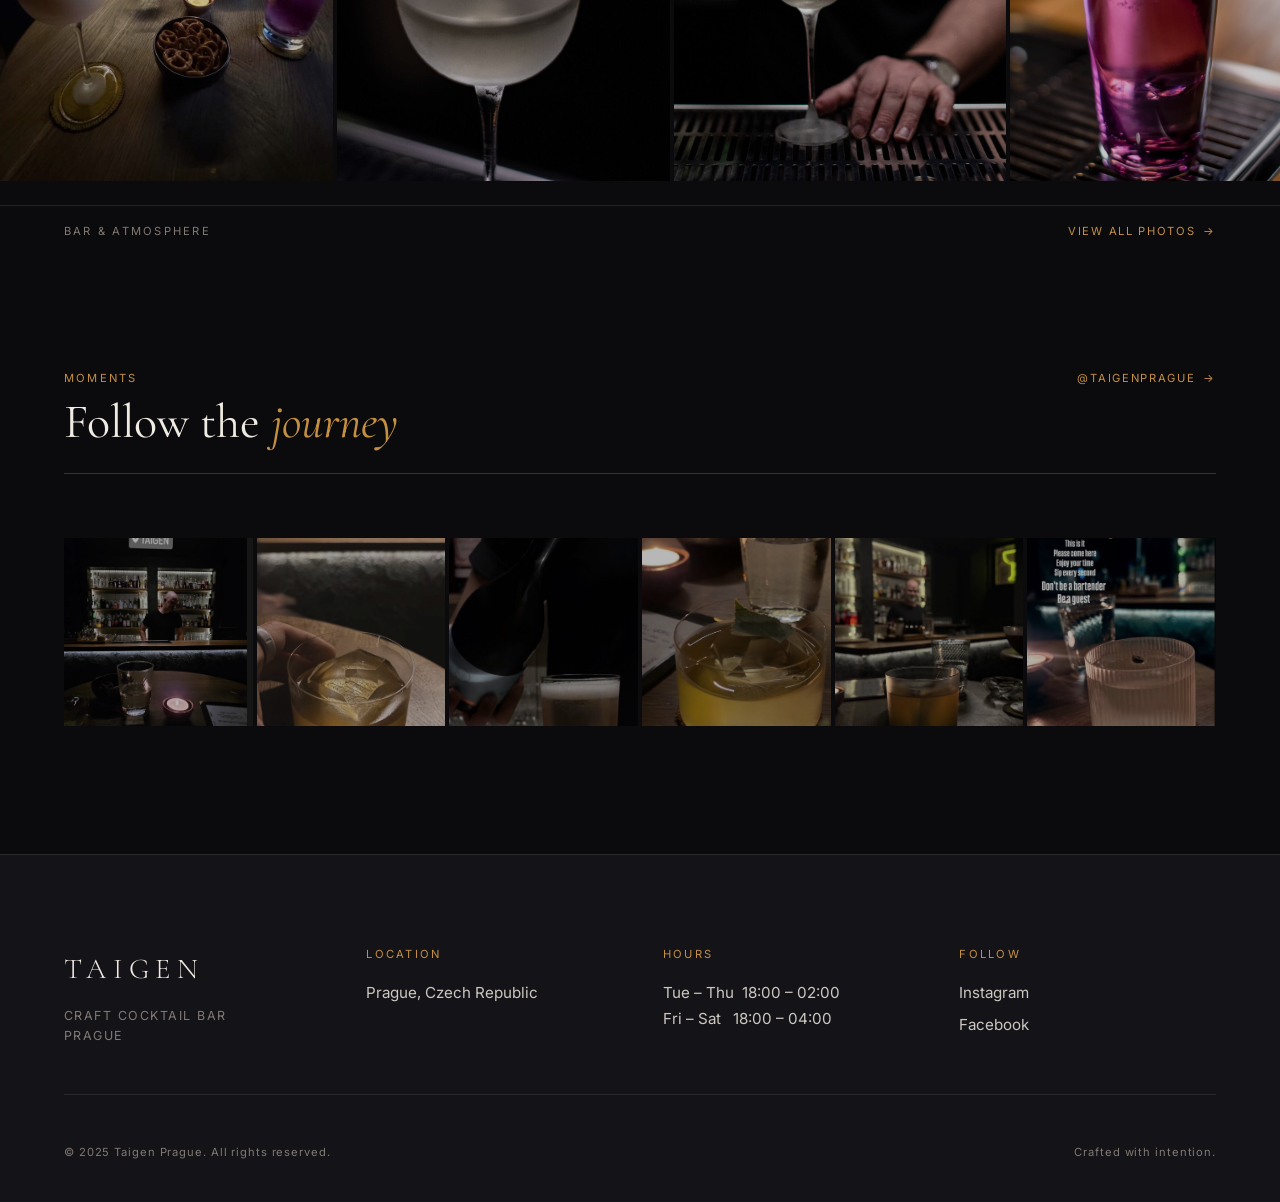
==== commit baccfa20: "Add Open Graph meta tags for link previews iMessage, Instagram, WhatsApp and other platforms now sho" ====
--- a/index.html
+++ b/index.html
@@ -6,6 +6,23 @@
   <meta name="theme-color" content="#0B0A0D">
   <title>Taigen — Craft Cocktail Bar Prague</title>
   <meta name="description" content="Japanese-inspired craft cocktail bar in Prague. Farm-to-glass mixology by Tomas Melzer.">
+
+  <!-- Open Graph / iMessage / Instagram / WhatsApp -->
+  <meta property="og:type"        content="website">
+  <meta property="og:url"         content="https://nocode23.github.io/taigen-prague/">
+  <meta property="og:title"       content="Taigen — Craft Cocktail Bar Prague">
+  <meta property="og:description" content="Japanese-inspired craft cocktails. Farm-to-glass mixology by Tomas Melzer. Prague.">
+  <meta property="og:image"       content="https://nocode23.github.io/taigen-prague/assets/images/hero/interier01.jpg">
+  <meta property="og:image:width"  content="1200">
+  <meta property="og:image:height" content="800">
+  <meta property="og:locale"      content="en_US">
+  <meta property="og:site_name"   content="Taigen Prague">
+
+  <!-- Twitter / X card -->
+  <meta name="twitter:card"        content="summary_large_image">
+  <meta name="twitter:title"       content="Taigen — Craft Cocktail Bar Prague">
+  <meta name="twitter:description" content="Japanese-inspired craft cocktails. Farm-to-glass mixology by Tomas Melzer. Prague.">
+  <meta name="twitter:image"       content="https://nocode23.github.io/taigen-prague/assets/images/hero/interier01.jpg">
   <link rel="preconnect" href="https://fonts.googleapis.com">
   <link rel="preconnect" href="https://fonts.gstatic.com" crossorigin>
   <link href="https://fonts.googleapis.com/css2?family=Cormorant+Garamond:ital,wght@0,300;0,400;0,600;1,300;1,400&family=Inter:wght@300;400;500&display=swap" rel="stylesheet">
